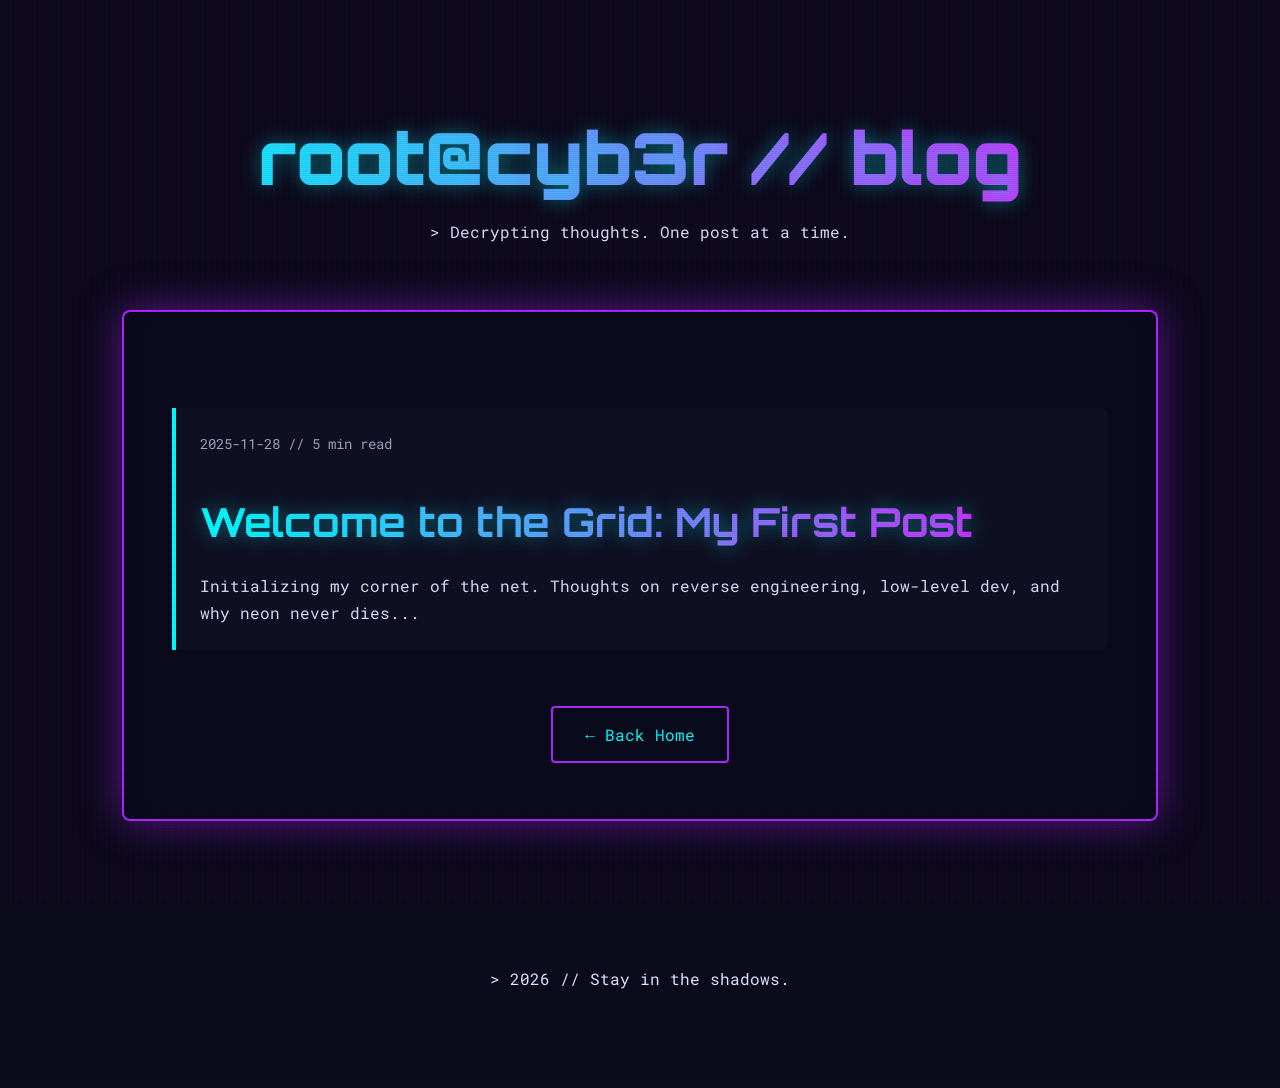
==== blog/index.html @ 3de17099 "added content" ====
<!DOCTYPE html>
<html lang="en">
<head>
  <meta charset="UTF-8" />
  <meta name="viewport" content="width=device-width, initial-scale=1.0"/>
  <title>root@cyb3r // Blog</title>
  <link rel="stylesheet" href="../assets/css/style.css" />
</head>
<body>
  <div class="glitch-bg"></div>

  <div class="container">
    <header>
      <h1><a href="../index.html" style="text-decoration:none;">root@cyb3r</a> // blog</h1>
      <p>> Decrypting thoughts. One post at a time.</p>
    </header>

    <main class="terminal-box">
      <div class="post-list">
        <!-- Example post -->
        <div class="post-card">
          <div class="post-meta">2025-11-28 // 5 min read</div>
          <h2><a href="posts/welcome-to-the-grid.html">Welcome to the Grid: My First Post</a></h2>
          <p>Initializing my corner of the net. Thoughts on reverse engineering, low-level dev, and why neon never dies...</p>
        </div>

        <!-- Add more .post-card blocks here -->
      </div>

      <p style="text-align:center; margin-top: 3rem;">
        <a href="../index.html" class="btn">← Back Home</a>
      </p>
    </main>

    <footer style="margin-top: 5rem;">
      <p>> <span id="year"></span> // Stay in the shadows.</p>
    </footer>
  </div>

  <script src="../assets/js/main.js"></script>
</body>
</html>
---- assets/css/style.css ----
@import url('https://fonts.googleapis.com/css2?family=Orbitron:wght@400;700;900&family=Roboto+Mono:wght@300;400;700&display=swap');

:root {
  --neon-pink: #ff00ff;
  --neon-cyan: #00ffff;
  --neon-purple: #b026ff;
  --bg-dark: #0a0a1a;
  --darker: #050514;
  --text: #e0e0ff;
}

* { margin: 0; padding: 0; box-sizing: border-box; }

body {
  background: var(--bg-dark);
  color: var(--text);
  font-family: 'Roboto Mono', monospace;
  line-height: 1.7;
  overflow-x: hidden;
  position: relative;
}

/* Scanlines + Glitch BG */
body::before {
  content: '';
  position: fixed;
  inset: 0;
  background: repeating-linear-gradient(0deg, rgba(0,0,0,0.15), transparent 1px, transparent 2px);
  pointer-events: none;
  animation: scan 12s linear infinite;
  z-index: 10;
}
@keyframes scan { 0% { transform: translateY(0); } 100% { transform: translateY(4px); } }

.glitch-bg {
  position: fixed;
  inset: 0;
  background: linear-gradient(90deg, transparent 50%, rgba(255,0,255,0.03) 50%);
  background-size: 6px;
  animation: glitch 15s steps(60) infinite;
  pointer-events: none;
  z-index: 1;
}
@keyframes glitch { 0%,100% { transform: translateX(0); } 10% { transform: translateX(-3px); } 20% { transform: translateX(3px); } }

/* Layout */
.container {
  max-width: 1100px;
  margin: 0 auto;
  padding: 2rem;
  position: relative;
  z-index: 2;
}

header, footer {
  text-align: center;
  padding: 4rem 0;
}

h1, h2, h3 {
  font-family: 'Orbitron', sans-serif;
  background: linear-gradient(90deg, var(--neon-cyan), var(--neon-pink));
  -webkit-background-clip: text;
  -webkit-text-fill-color: transparent;
  text-shadow: 0 0 20px rgba(0,255,255,0.4);
}

h1 { font-size: 4.5rem; font-weight: 900; }
h2 { font-size: 2.5rem; margin: 2rem 0 1rem; }

.terminal-box {
  background: rgba(10,10,30,0.9);
  border: 2px solid var(--neon-purple);
  border-radius: 8px;
  padding: 3rem;
  box-shadow: 0 0 40px rgba(176,38,255,0.5);
  backdrop-filter: blur(10px);
}

a {
  color: var(--neon-cyan);
  text-decoration: none;
  transition: all 0.3s;
}
a:hover { color: var(--neon-pink); text-shadow: 0 0 10px var(--neon-pink); }

.btn {
  display: inline-block;
  padding: 0.8rem 2rem;
  border: 2px solid var(--neon-purple);
  border-radius: 4px;
  margin: 0.5rem;
  transition: all 0.4s;
}
.btn:hover {
  background: rgba(176,38,255,0.2);
  box-shadow: 0 0 20px var(--neon-purple);
  transform: translateY(-3px);
}

/* Blog styles */
.post-list { margin: 3rem 0; }
.post-card {
  background: rgba(20,20,40,0.6);
  border-left: 4px solid var(--neon-cyan);
  padding: 1.5rem;
  margin: 1.5rem 0;
  border-radius: 0 8px 8px 0;
  transition: all 0.3s;
}
.post-card:hover {
  border-left-color: var(--neon-pink);
  transform: translateX(10px);
  box-shadow: 0 0 20px rgba(255,0,255,0.2);
}
.post-meta {
  font-size: 0.9rem;
  opacity: 0.7;
  margin-bottom: 0.5rem;
}

/* Responsive */
@media (max-width: 768px) {
  h1 { font-size: 3rem; }
  .terminal-box { padding: 2rem; }
}
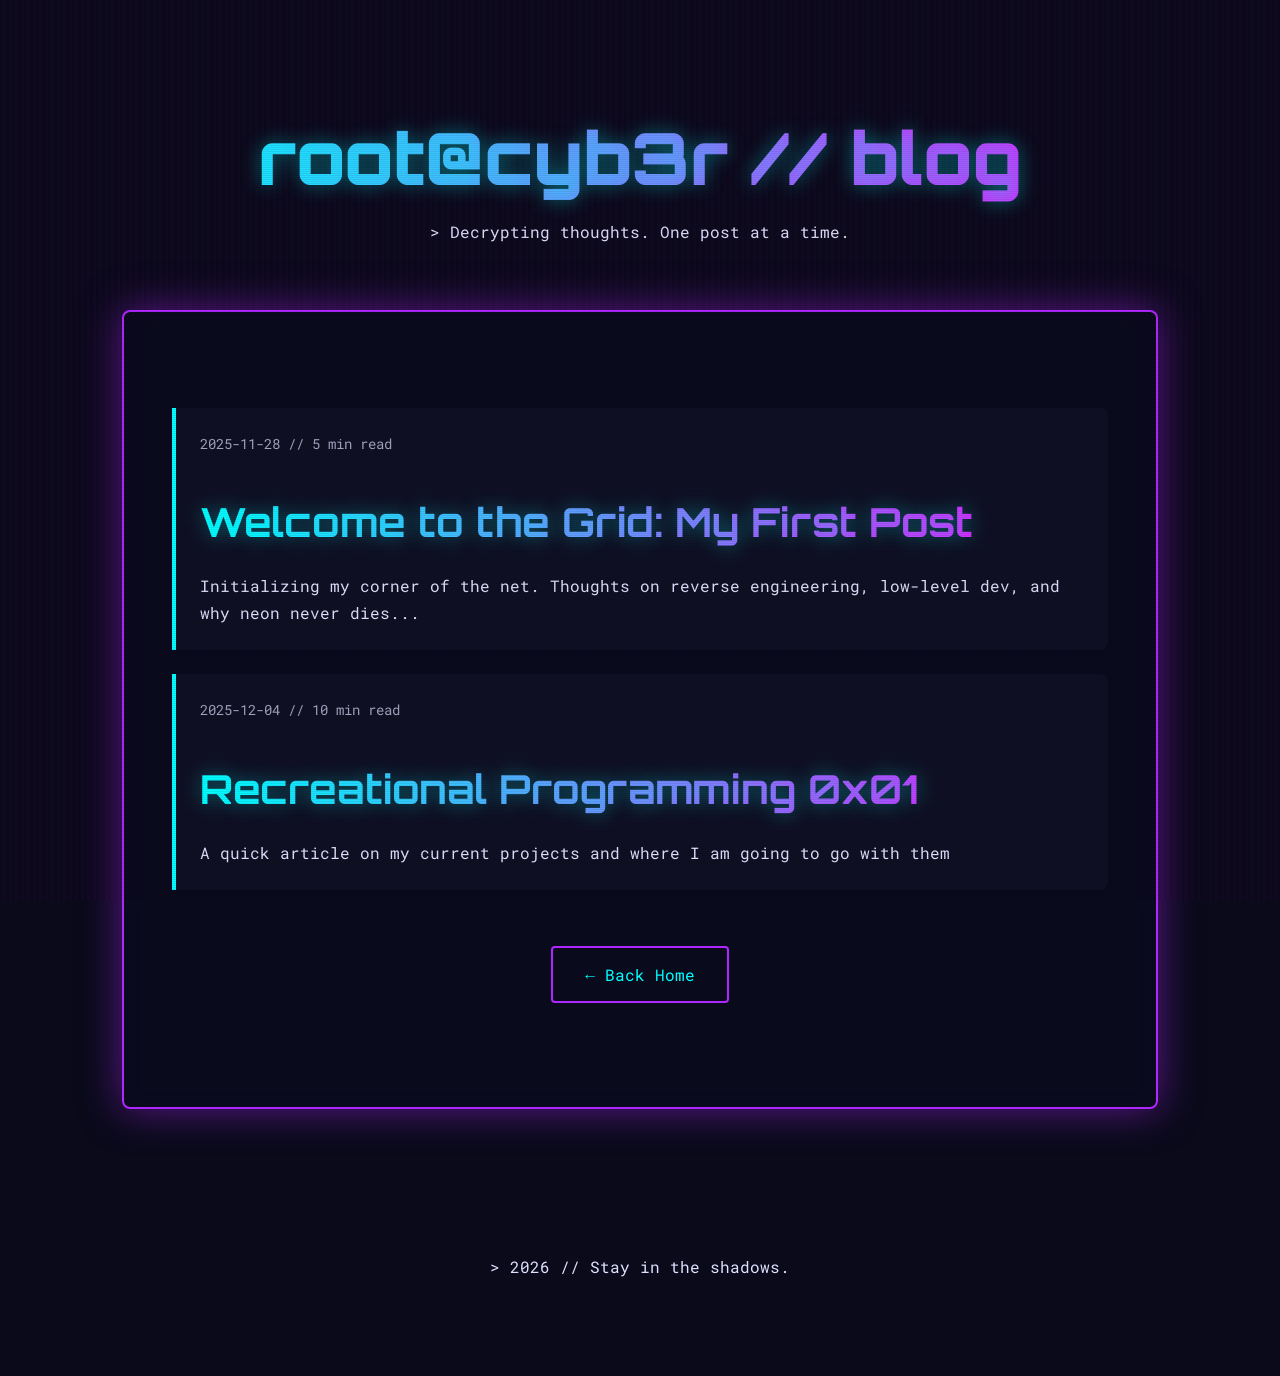
==== commit bee961ee: "recreational_programming.html Intro to the projects" ====
--- a/blog/index.html
+++ b/blog/index.html
@@ -20,11 +20,15 @@
         <!-- Example post -->
         <div class="post-card">
           <div class="post-meta">2025-11-28 // 5 min read</div>
-          <h2><a href="posts/welcome-to-the-grid.html">Welcome to the Grid: My First Post</a></h2>
+          <h2><a href="posts/first.html">Welcome to the Grid: My First Post</a></h2>
           <p>Initializing my corner of the net. Thoughts on reverse engineering, low-level dev, and why neon never dies...</p>
-        </div>
+	</div>
 
         <!-- Add more .post-card blocks here -->
+	<div class="post-card">
+	  <div class="post-meta">2025-12-04 // 10 min read</div>
+          <h2><a href="posts/recreational_programming.html">Recreational Programming 0x01</a></h2>
+          <p>A quick article on my current projects and where I am going to go with them</p>
       </div>
 
       <p style="text-align:center; margin-top: 3rem;">
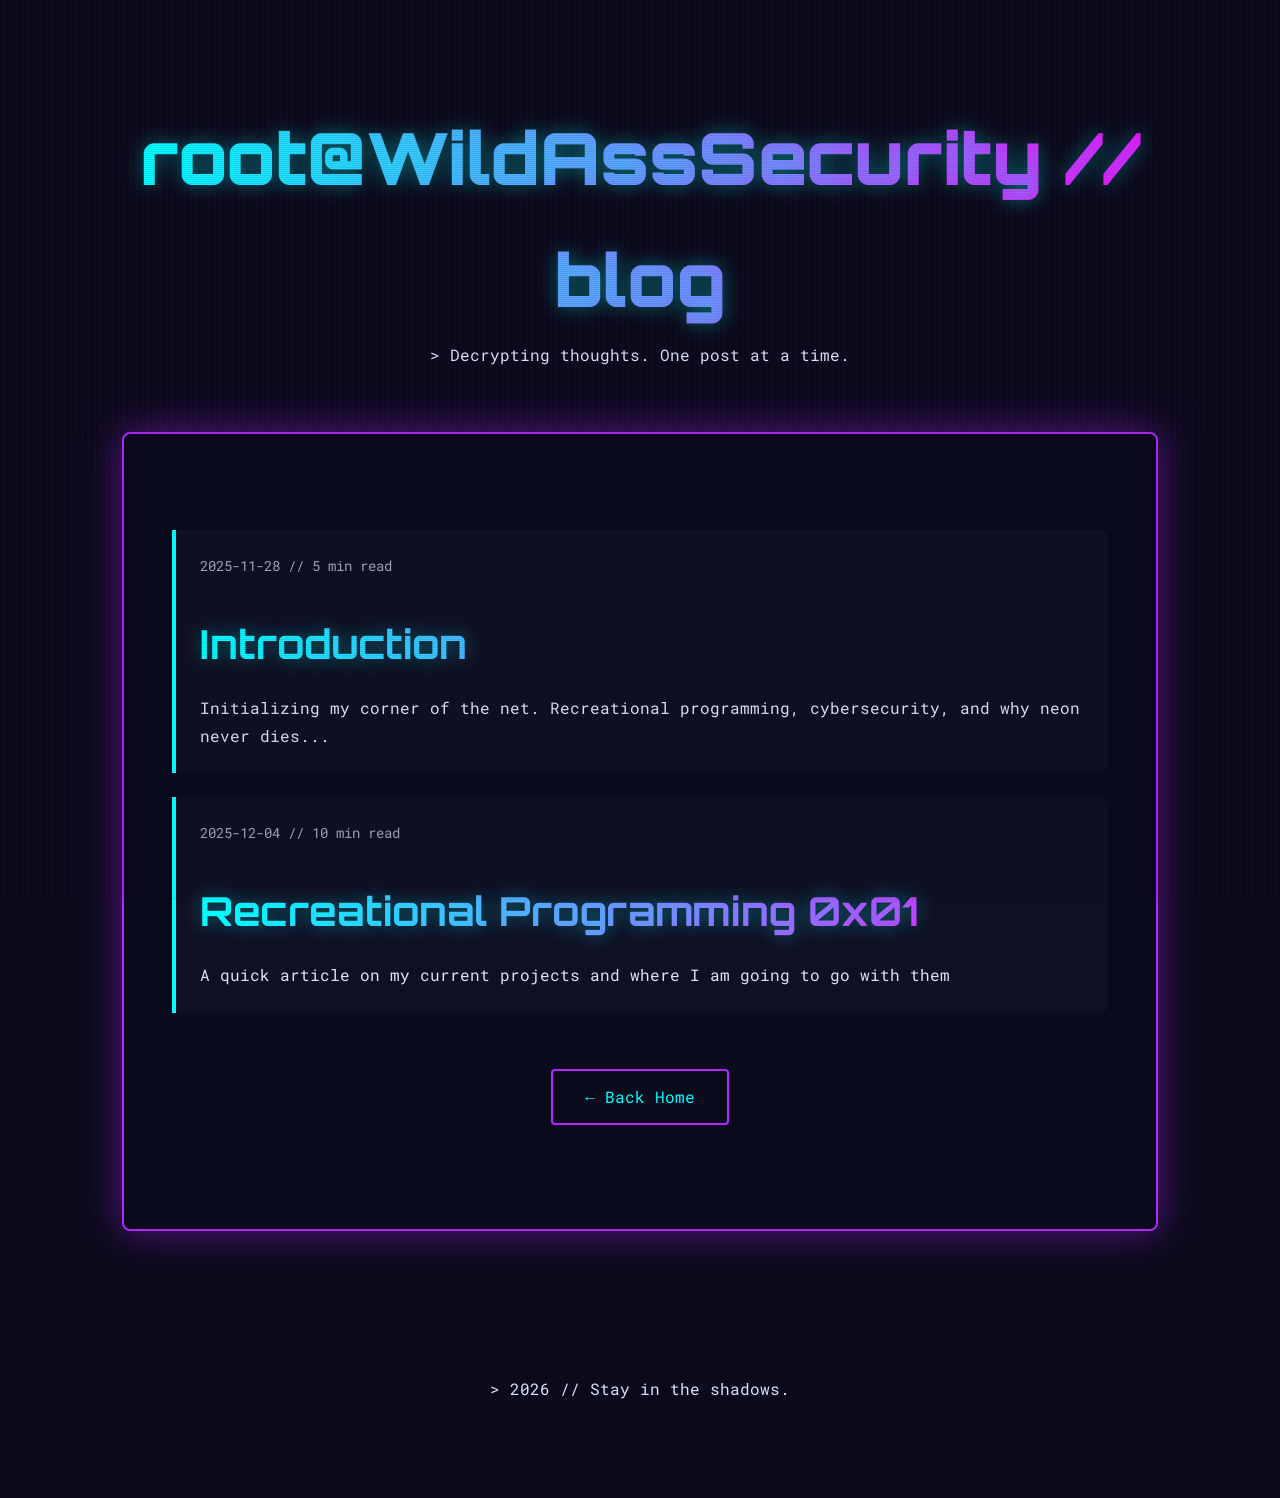
==== commit 5a0b14d4: "Added some small changes to the names and such" ====
--- a/blog/index.html
+++ b/blog/index.html
@@ -3,7 +3,7 @@
 <head>
   <meta charset="UTF-8" />
   <meta name="viewport" content="width=device-width, initial-scale=1.0"/>
-  <title>root@cyb3r // Blog</title>
+  <title>root@WildAssSecurity // Blog</title>
   <link rel="stylesheet" href="../assets/css/style.css" />
 </head>
 <body>
@@ -11,7 +11,7 @@
 
   <div class="container">
     <header>
-      <h1><a href="../index.html" style="text-decoration:none;">root@cyb3r</a> // blog</h1>
+      <h1><a href="../index.html" style="text-decoration:none;">root@WildAssSecurity</a> // blog</h1>
       <p>> Decrypting thoughts. One post at a time.</p>
     </header>
 
@@ -20,8 +20,8 @@
         <!-- Example post -->
         <div class="post-card">
           <div class="post-meta">2025-11-28 // 5 min read</div>
-          <h2><a href="posts/first.html">Welcome to the Grid: My First Post</a></h2>
-          <p>Initializing my corner of the net. Thoughts on reverse engineering, low-level dev, and why neon never dies...</p>
+          <h2><a href="posts/first.html">Introduction</a></h2>
+          <p>Initializing my corner of the net. Recreational programming, cybersecurity, and why neon never dies...</p>
 	</div>
 
         <!-- Add more .post-card blocks here -->
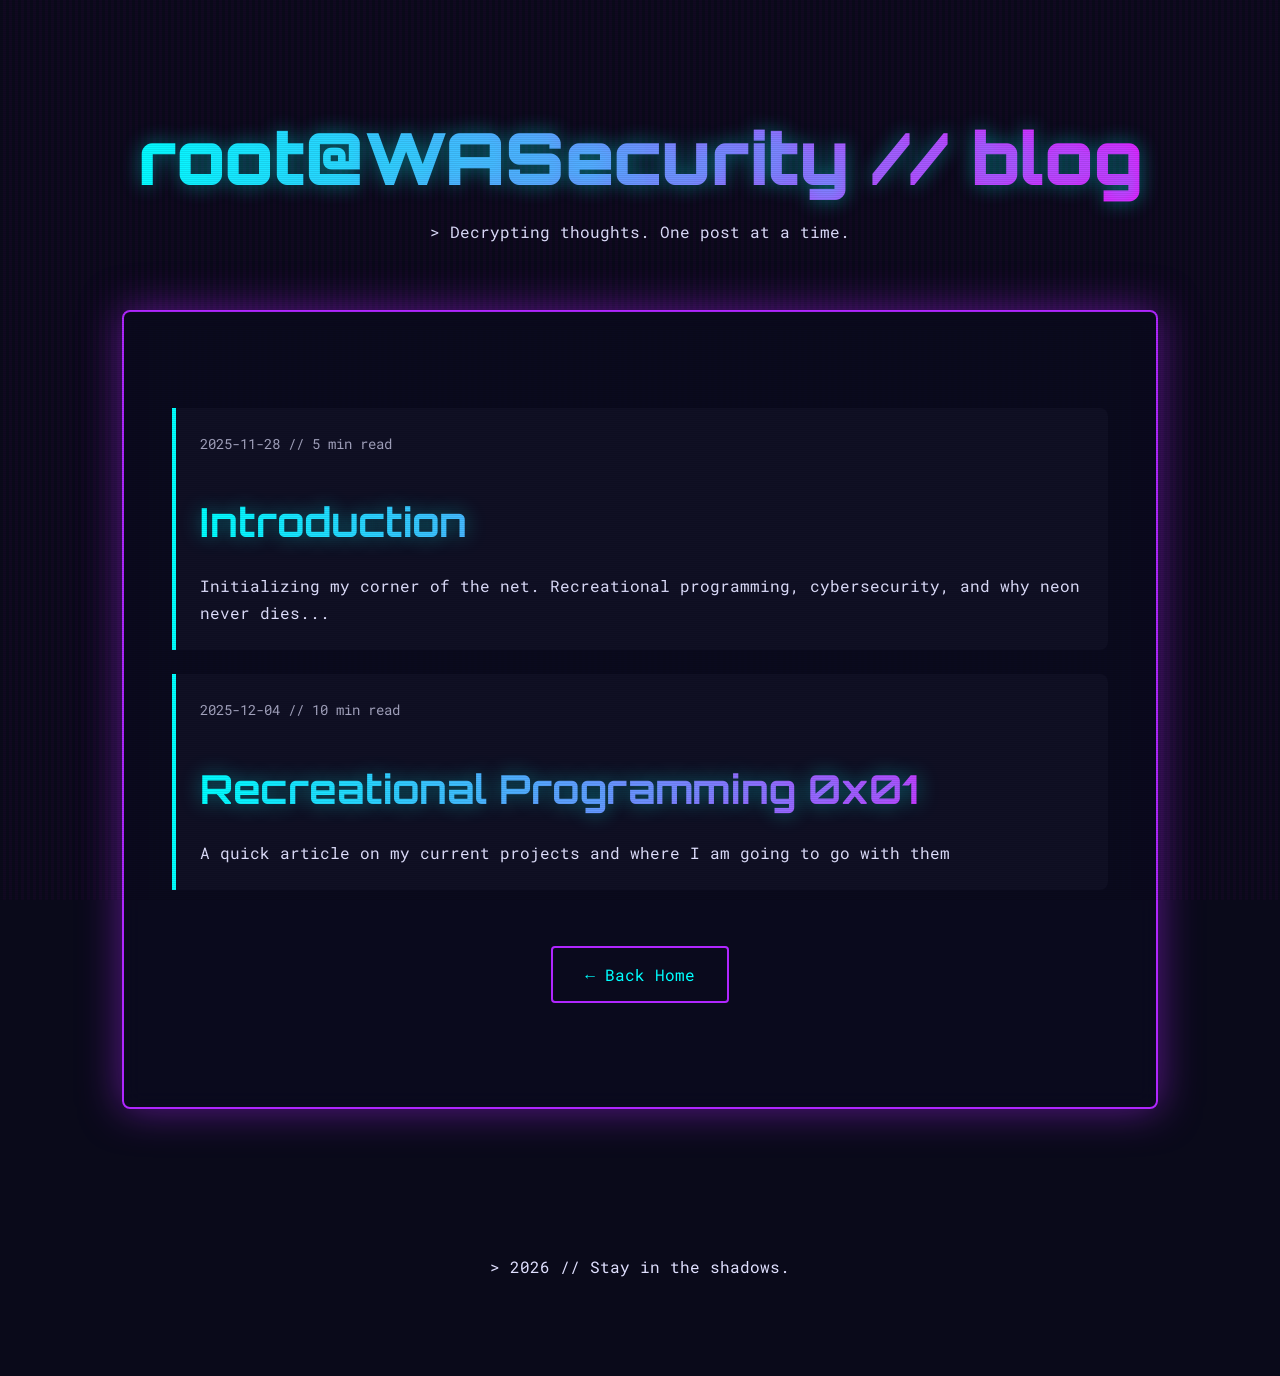
==== commit cb69393d: "More stupid corrections" ====
--- a/blog/index.html
+++ b/blog/index.html
@@ -3,7 +3,7 @@
 <head>
   <meta charset="UTF-8" />
   <meta name="viewport" content="width=device-width, initial-scale=1.0"/>
-  <title>root@WildAssSecurity // Blog</title>
+  <title>root@WASecurity // Blog</title>
   <link rel="stylesheet" href="../assets/css/style.css" />
 </head>
 <body>
@@ -11,7 +11,7 @@
 
   <div class="container">
     <header>
-      <h1><a href="../index.html" style="text-decoration:none;">root@WildAssSecurity</a> // blog</h1>
+      <h1><a href="../index.html" style="text-decoration:none;">root@WASecurity</a> // blog</h1>
       <p>> Decrypting thoughts. One post at a time.</p>
     </header>
 
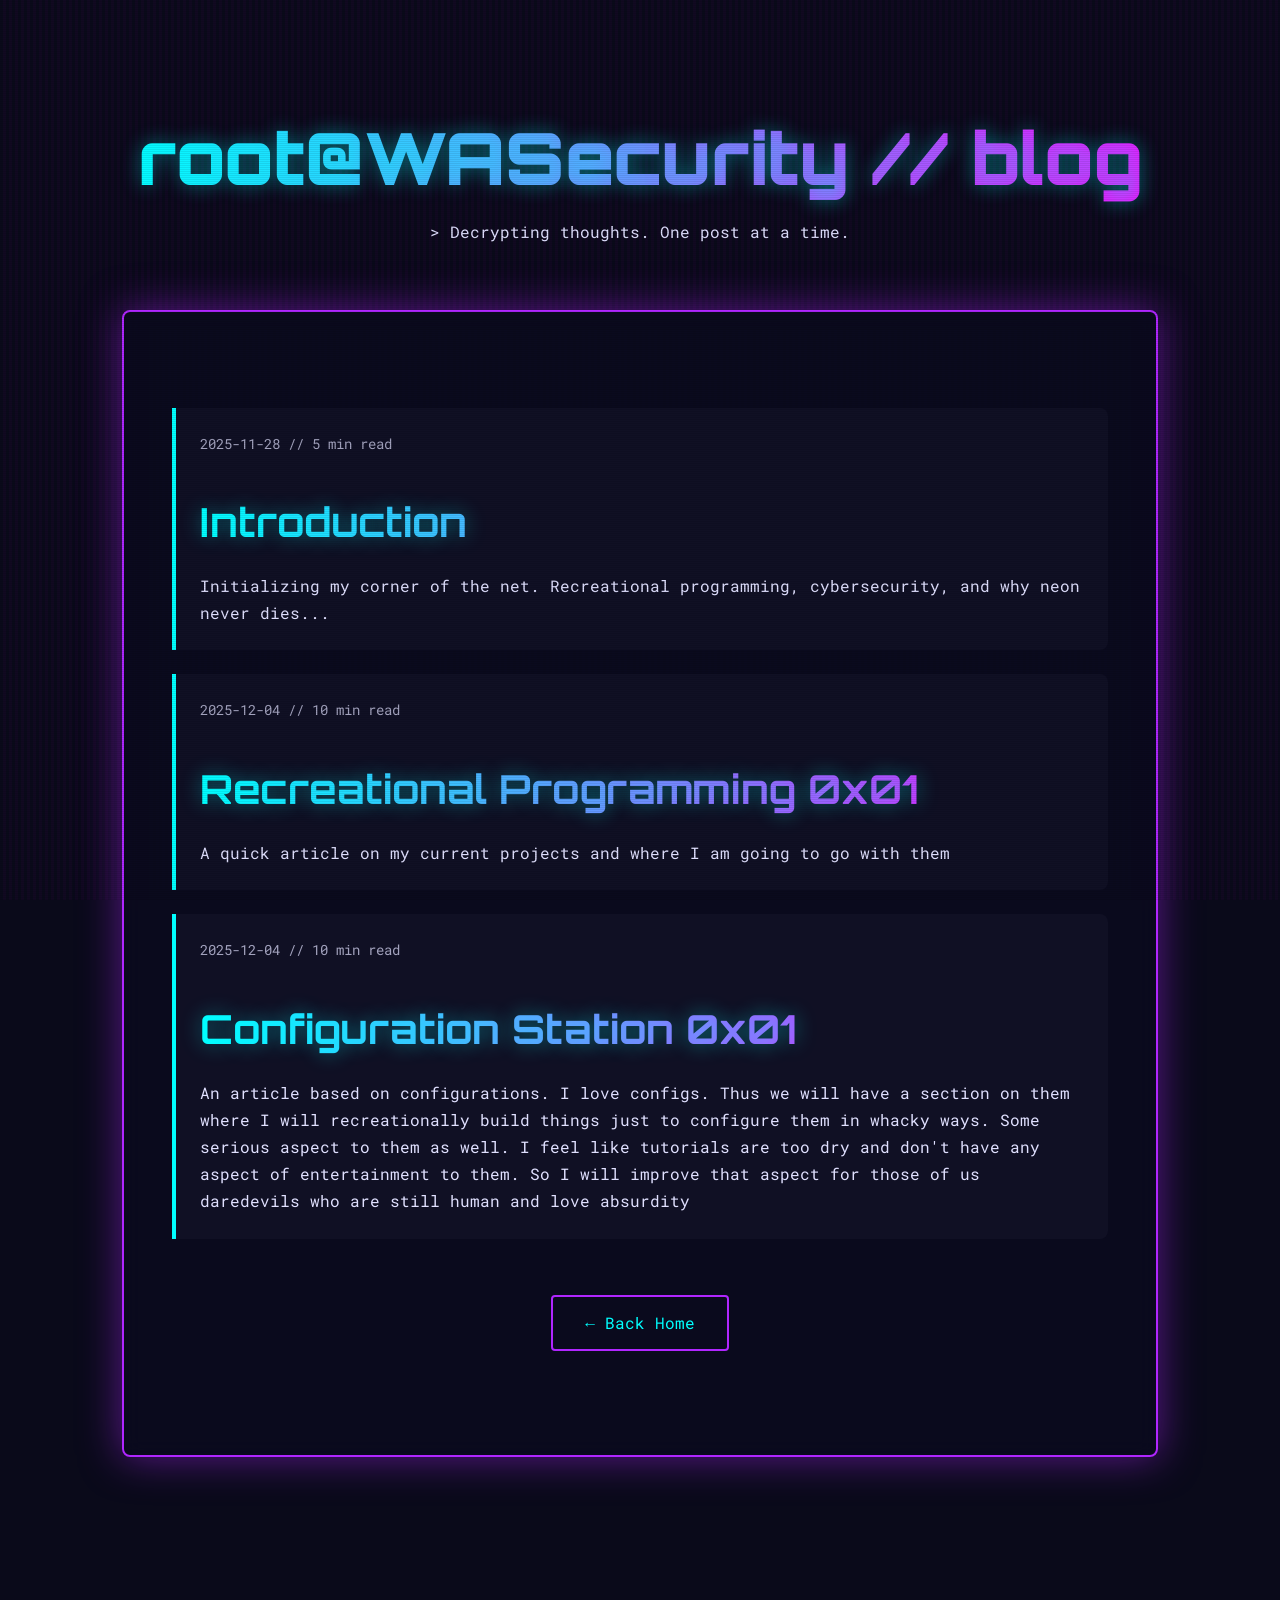
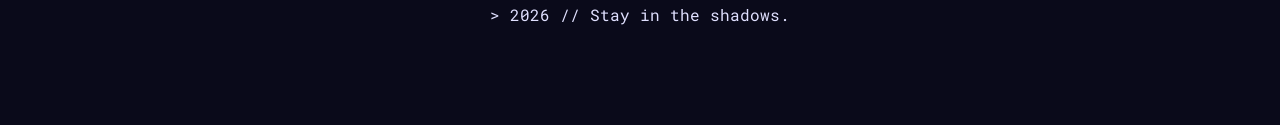
==== commit e97429e7: "Added configuration station" ====
--- a/blog/index.html
+++ b/blog/index.html
@@ -30,6 +30,15 @@
           <h2><a href="posts/recreational_programming.html">Recreational Programming 0x01</a></h2>
           <p>A quick article on my current projects and where I am going to go with them</p>
       </div>
+      
+      <div class="post-card">
+          <div class="post-meta">2025-12-04 // 10 min read</div>
+          <h2><a href="posts/configuration_project.html">Configuration Station 0x01</a></h2>
+          <p>An article based on configurations. I love configs. Thus we will have a section on them where I will
+             recreationally build things just to configure them in whacky ways. Some serious aspect to them as well.
+             I feel like tutorials are too dry and don't have any aspect of entertainment to them. So I will improve
+             that aspect for those of us daredevils who are still human and love absurdity</p>
+     </div>
 
       <p style="text-align:center; margin-top: 3rem;">
         <a href="../index.html" class="btn">← Back Home</a>
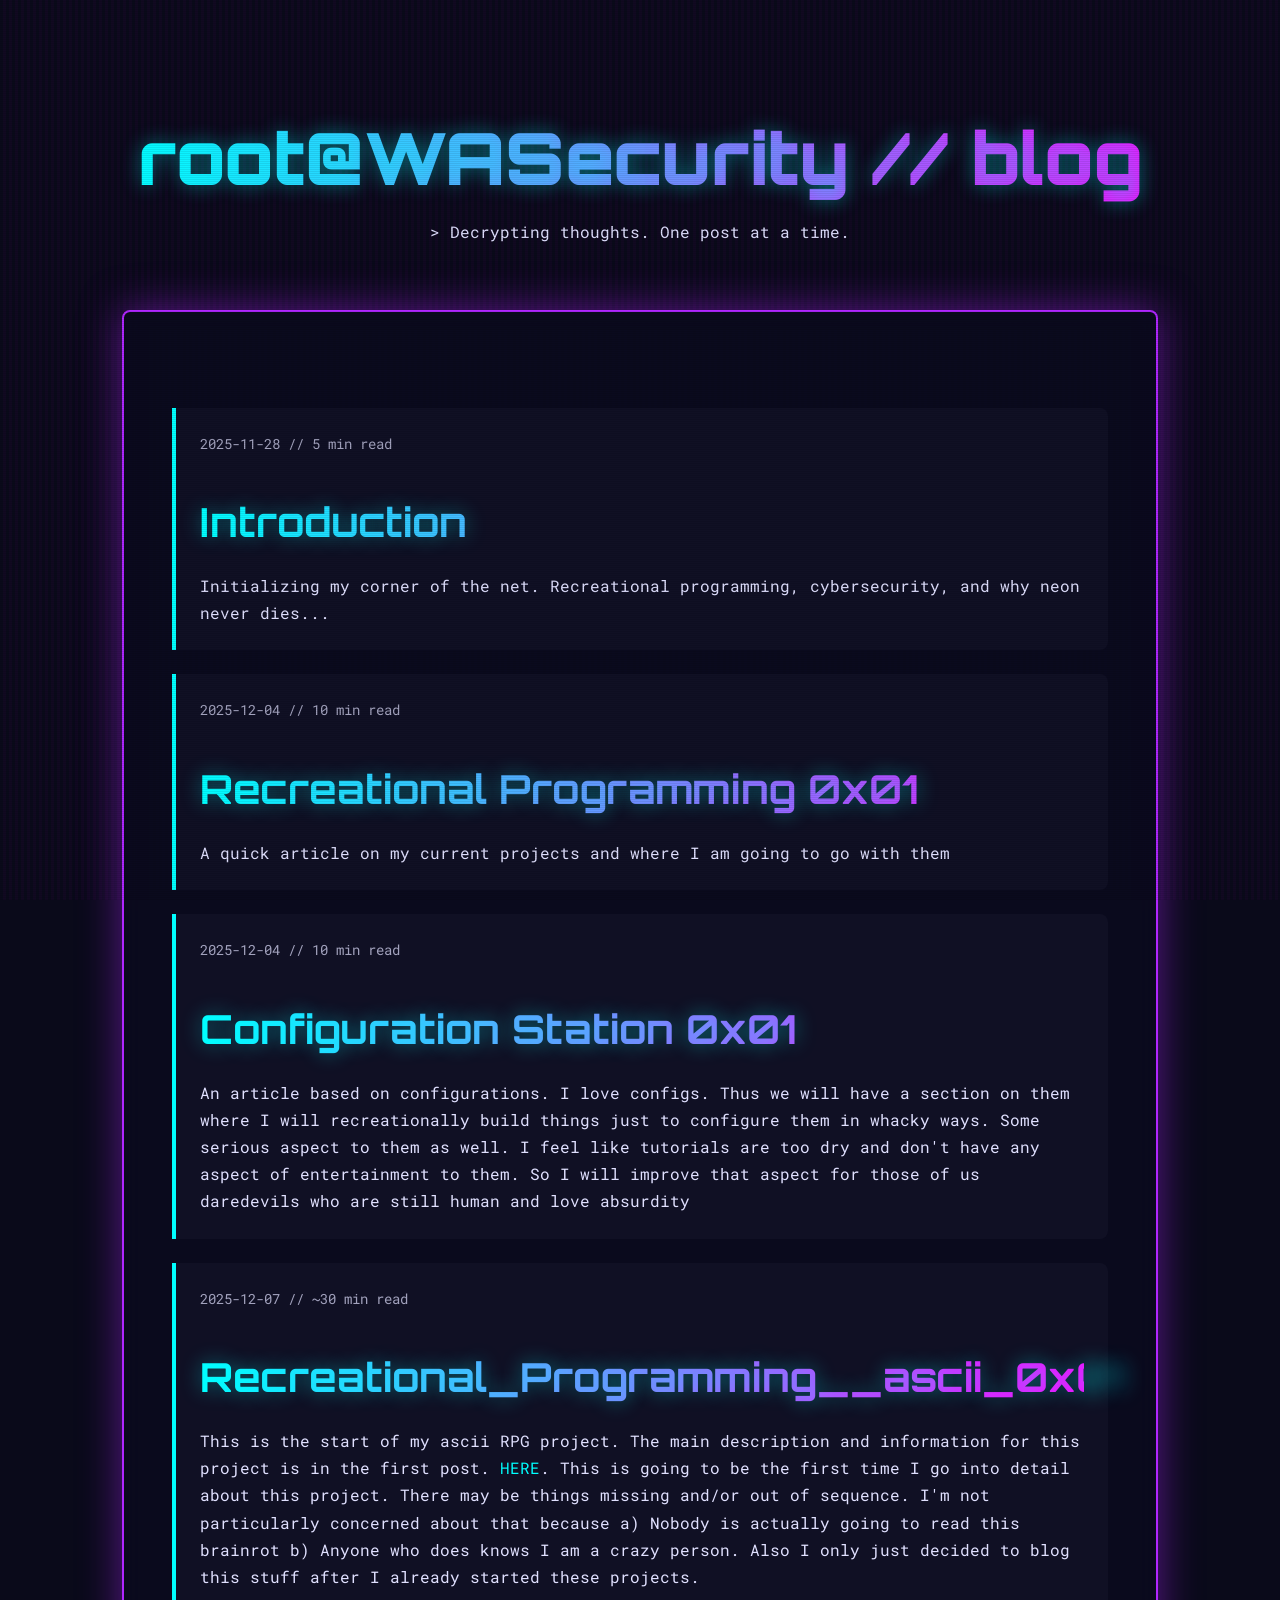
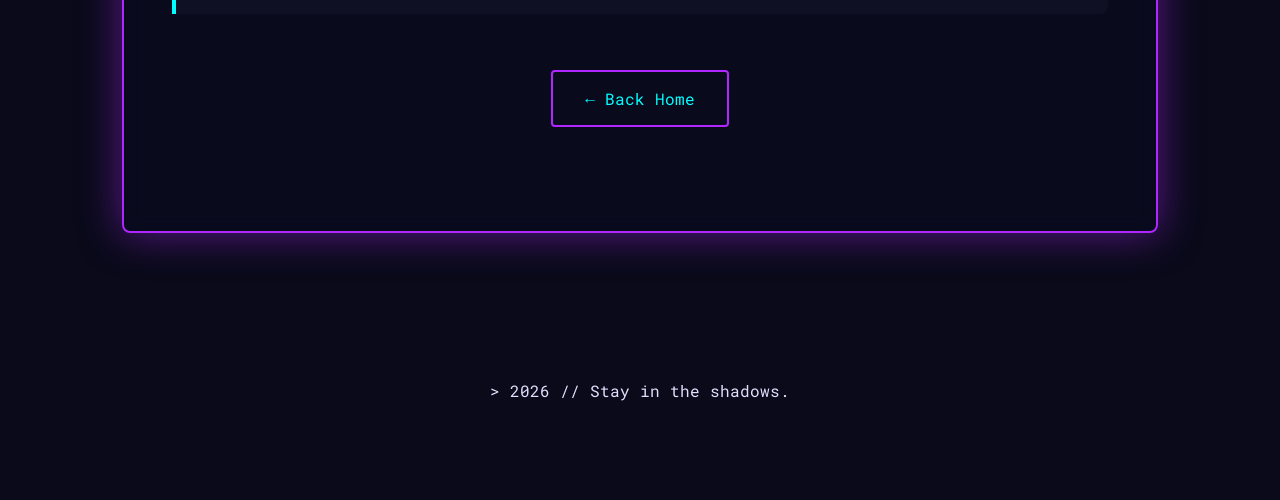
==== commit 0b7953c6: "Testing the new blog post. I'm a live tester and don't believe in testing the traditional way. JK I " ====
--- a/blog/index.html
+++ b/blog/index.html
@@ -1,4 +1,4 @@
-<!DOCTYPE html>
+<DOCTYPE html>
 <html lang="en">
 <head>
   <meta charset="UTF-8" />
@@ -40,6 +40,11 @@
              that aspect for those of us daredevils who are still human and love absurdity</p>
      </div>
 
+	<div class="post-card">
+	  <div class="post-meta">2025-12-07 // ~30 min read</div>
+	  <h2><a href="posts/recreational_programming_ascii.html">Recreational_Programming__ascii_0x01</a></h2>
+	  <p>This is the start of my ascii RPG project. The main description and information for this project is in the first post. <a href="posts/recreational_programming.html">HERE</a>. This is going to be the first time I go into detail about this project. There may be things missing and/or out of sequence. I'm not particularly concerned about that because a) Nobody is actually going to read this brainrot b) Anyone who does knows I am a crazy person. Also I only just decided to blog this stuff after I already started these projects.</p>
+</div>
       <p style="text-align:center; margin-top: 3rem;">
         <a href="../index.html" class="btn">← Back Home</a>
       </p>
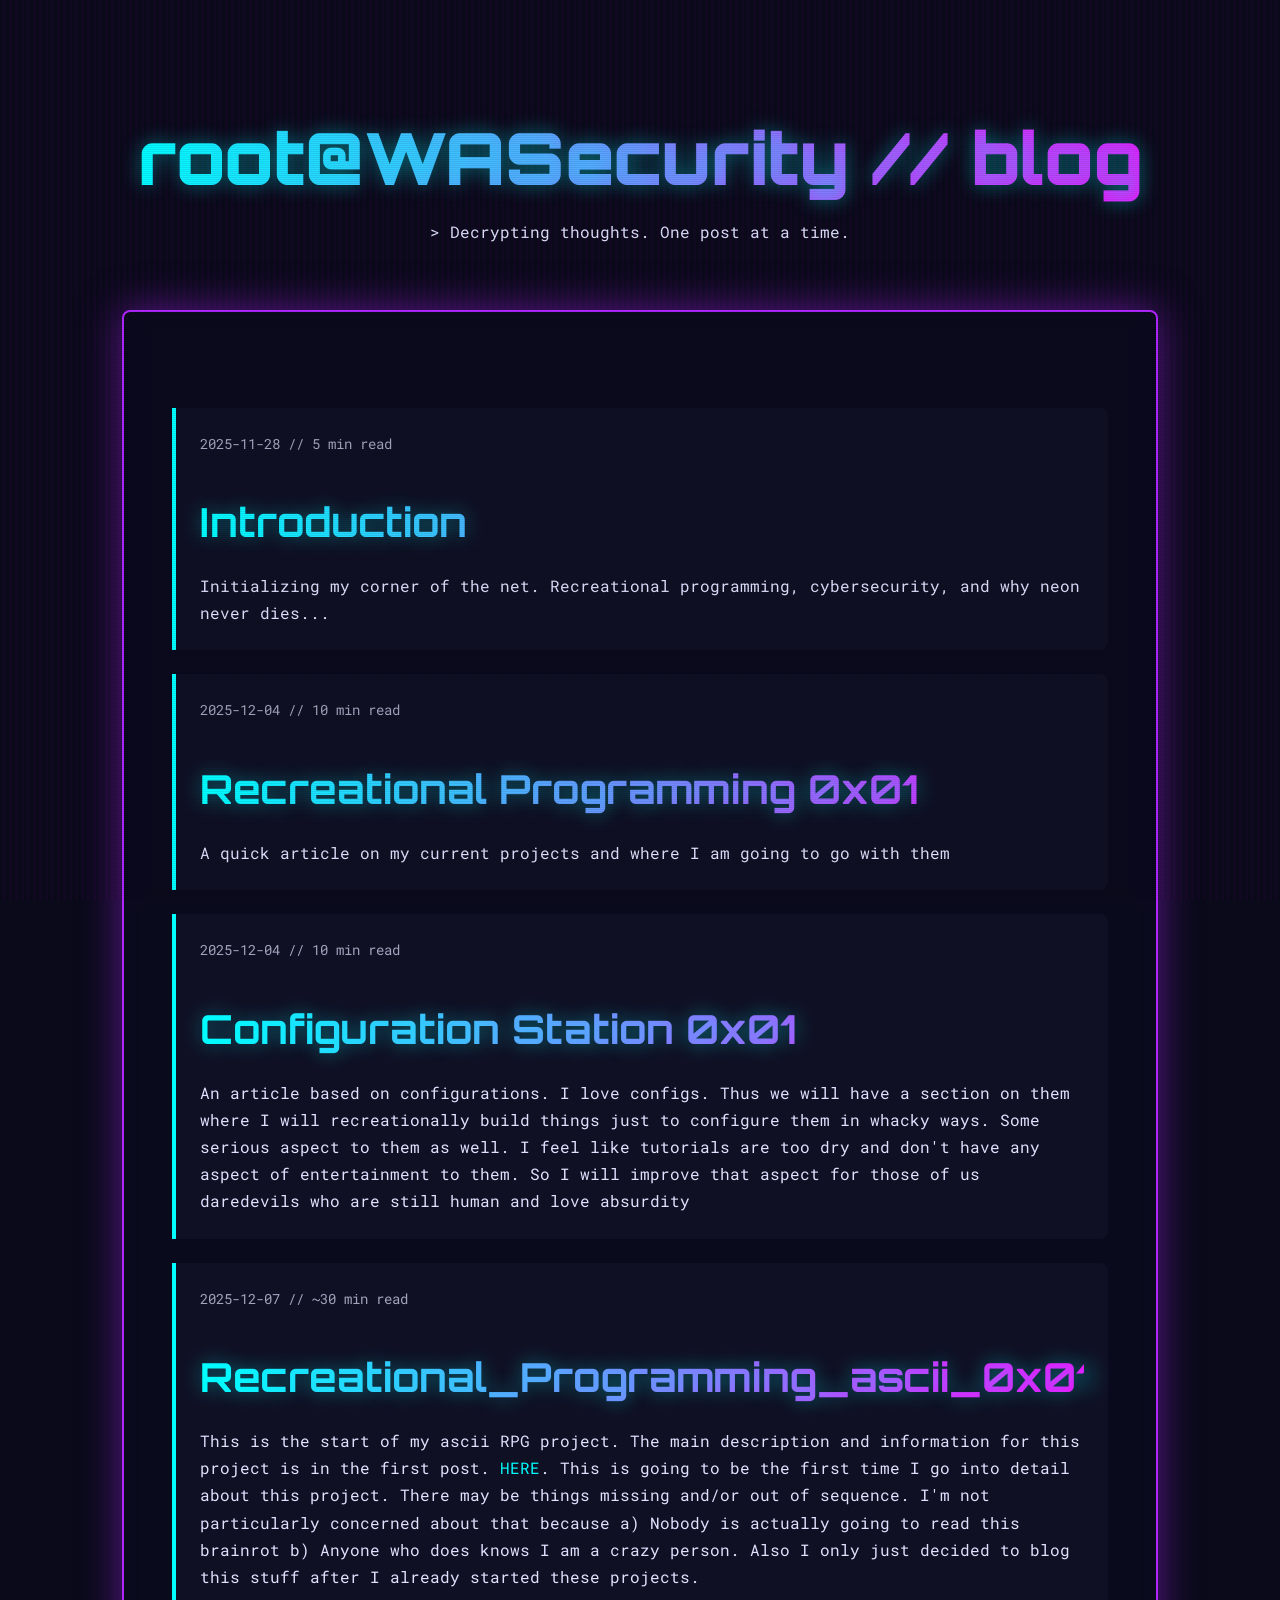
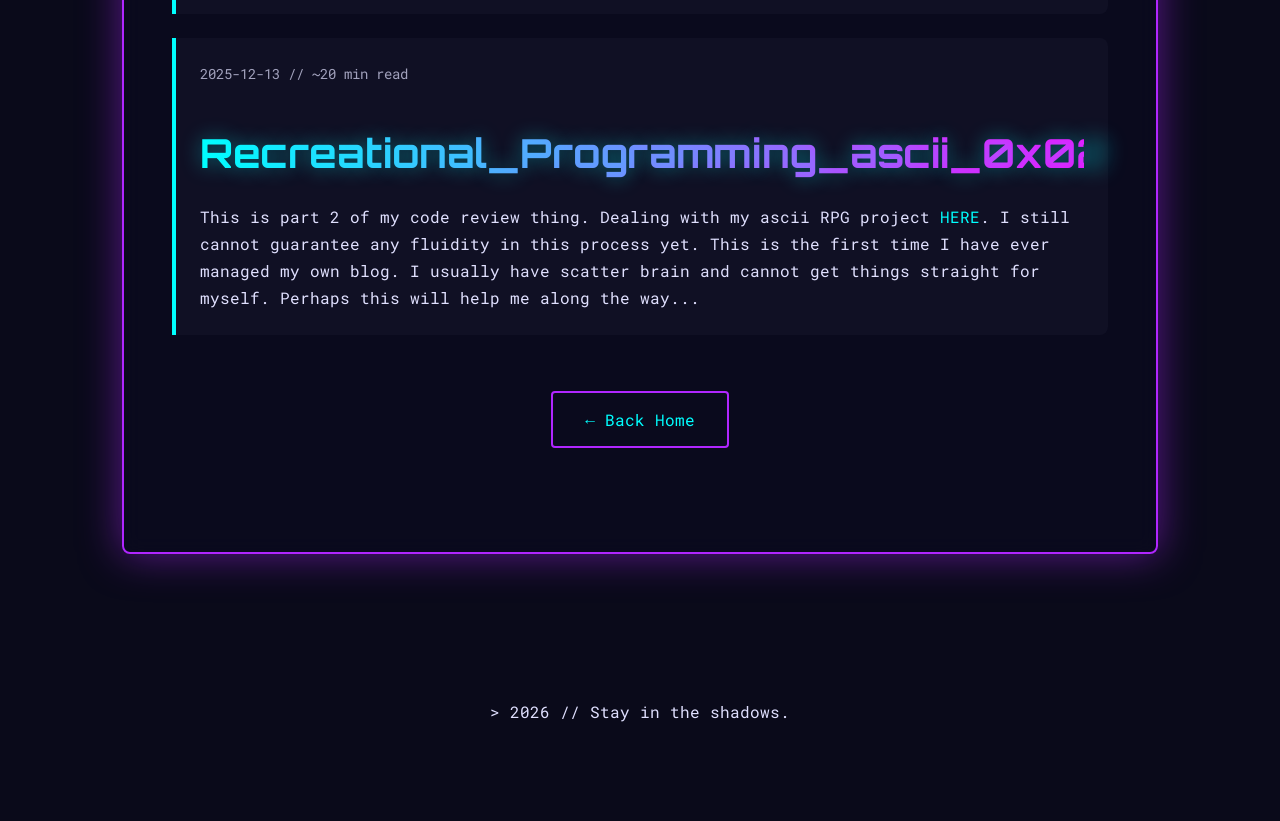
==== commit 8b634c4a: "Saving my place" ====
--- a/blog/index.html
+++ b/blog/index.html
@@ -42,9 +42,15 @@
 
 	<div class="post-card">
 	  <div class="post-meta">2025-12-07 // ~30 min read</div>
-	  <h2><a href="posts/recreational_programming_ascii.html">Recreational_Programming__ascii_0x01</a></h2>
+	  <h2><a href="posts/recreational_programming_ascii.html">Recreational_Programming_ascii_0x01</a></h2>
 	  <p>This is the start of my ascii RPG project. The main description and information for this project is in the first post. <a href="posts/recreational_programming.html">HERE</a>. This is going to be the first time I go into detail about this project. There may be things missing and/or out of sequence. I'm not particularly concerned about that because a) Nobody is actually going to read this brainrot b) Anyone who does knows I am a crazy person. Also I only just decided to blog this stuff after I already started these projects.</p>
 </div>
+	<div class="post-card">
+	  <div class="post-meta">2025-12-13 // ~20 min read</div>
+	  <h2><a href="posts/recreational_programming_ascii_2.html">Recreational_Programming_ascii_0x02</a></h2>
+	  <p>This is part 2 of my code review thing. Dealing with my ascii RPG project <a href="posts/recreational_programming_ascii.html">HERE</a>. I still cannot guarantee any fluidity in this process yet. This is the first time I have ever managed my own blog. I usually have scatter brain and cannot get things straight for myself. Perhaps this will help me along the way...</p>
+</div>
+
       <p style="text-align:center; margin-top: 3rem;">
         <a href="../index.html" class="btn">← Back Home</a>
       </p>
